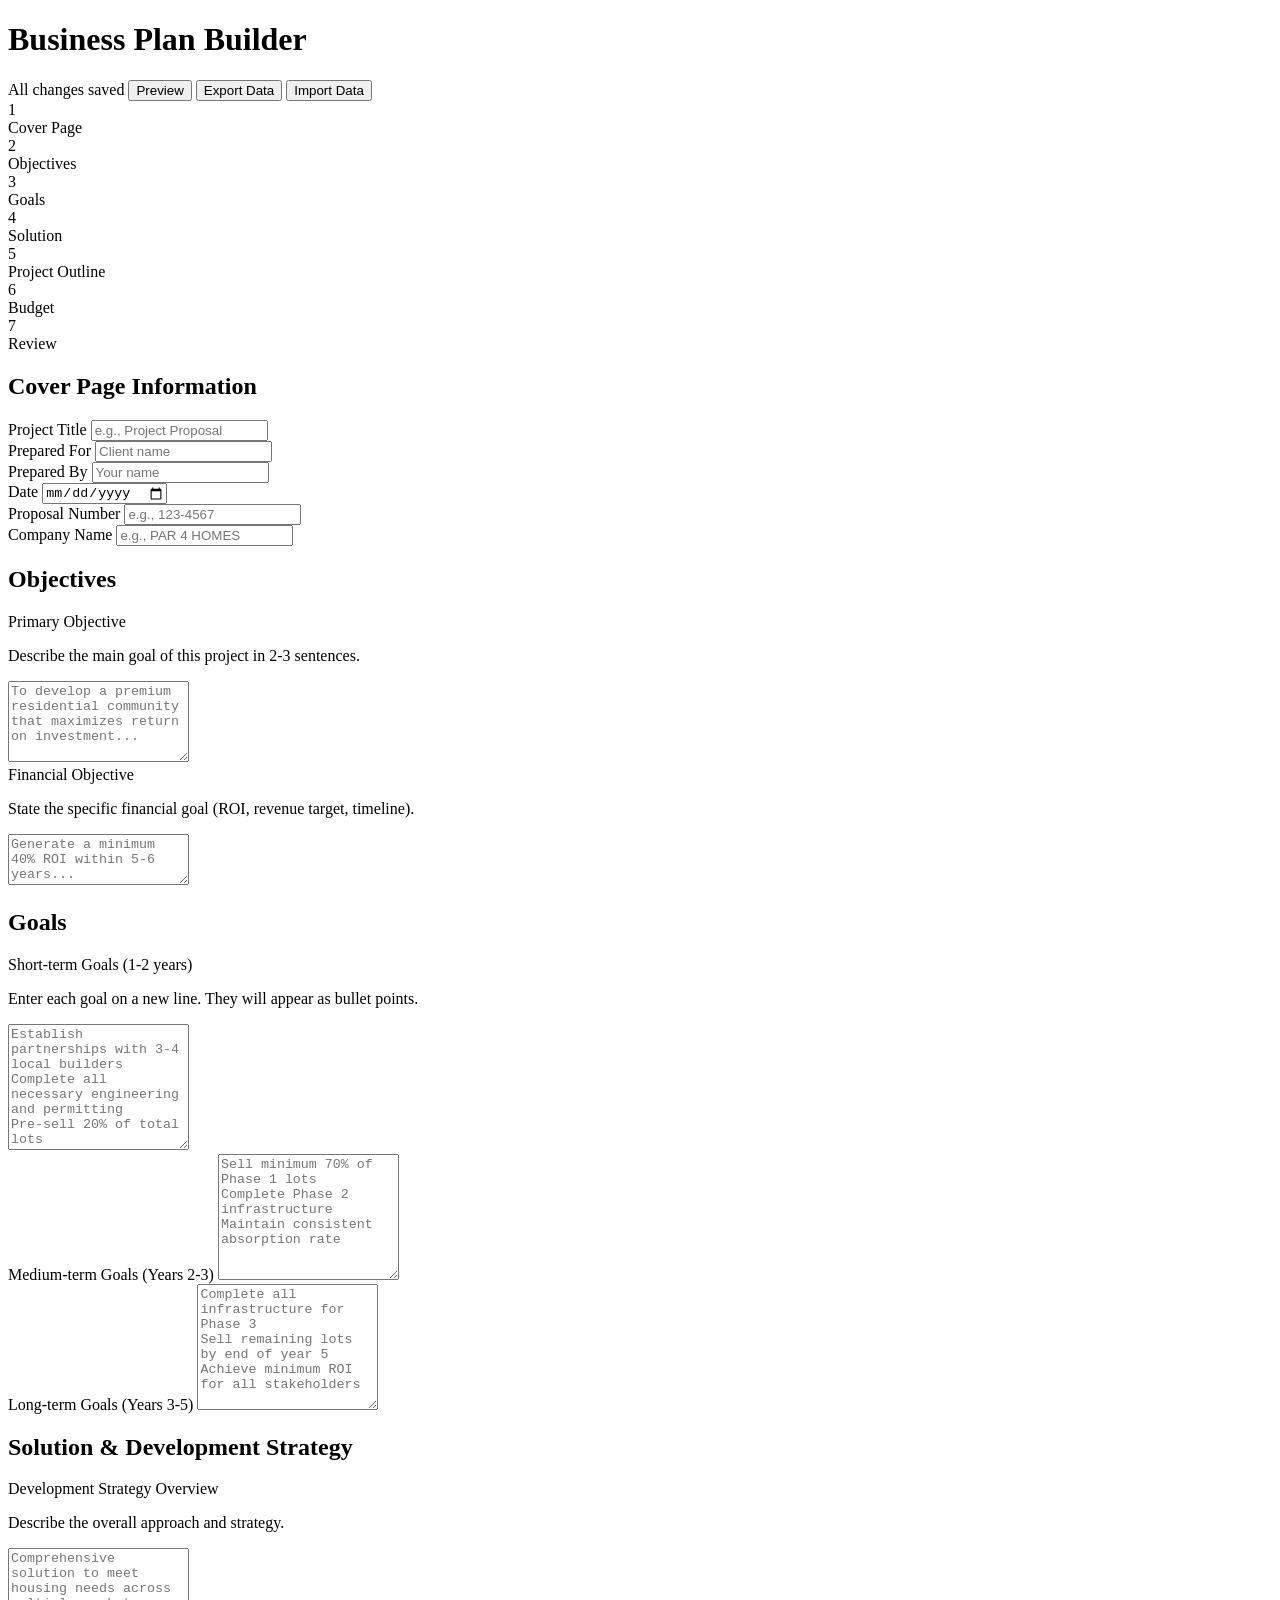
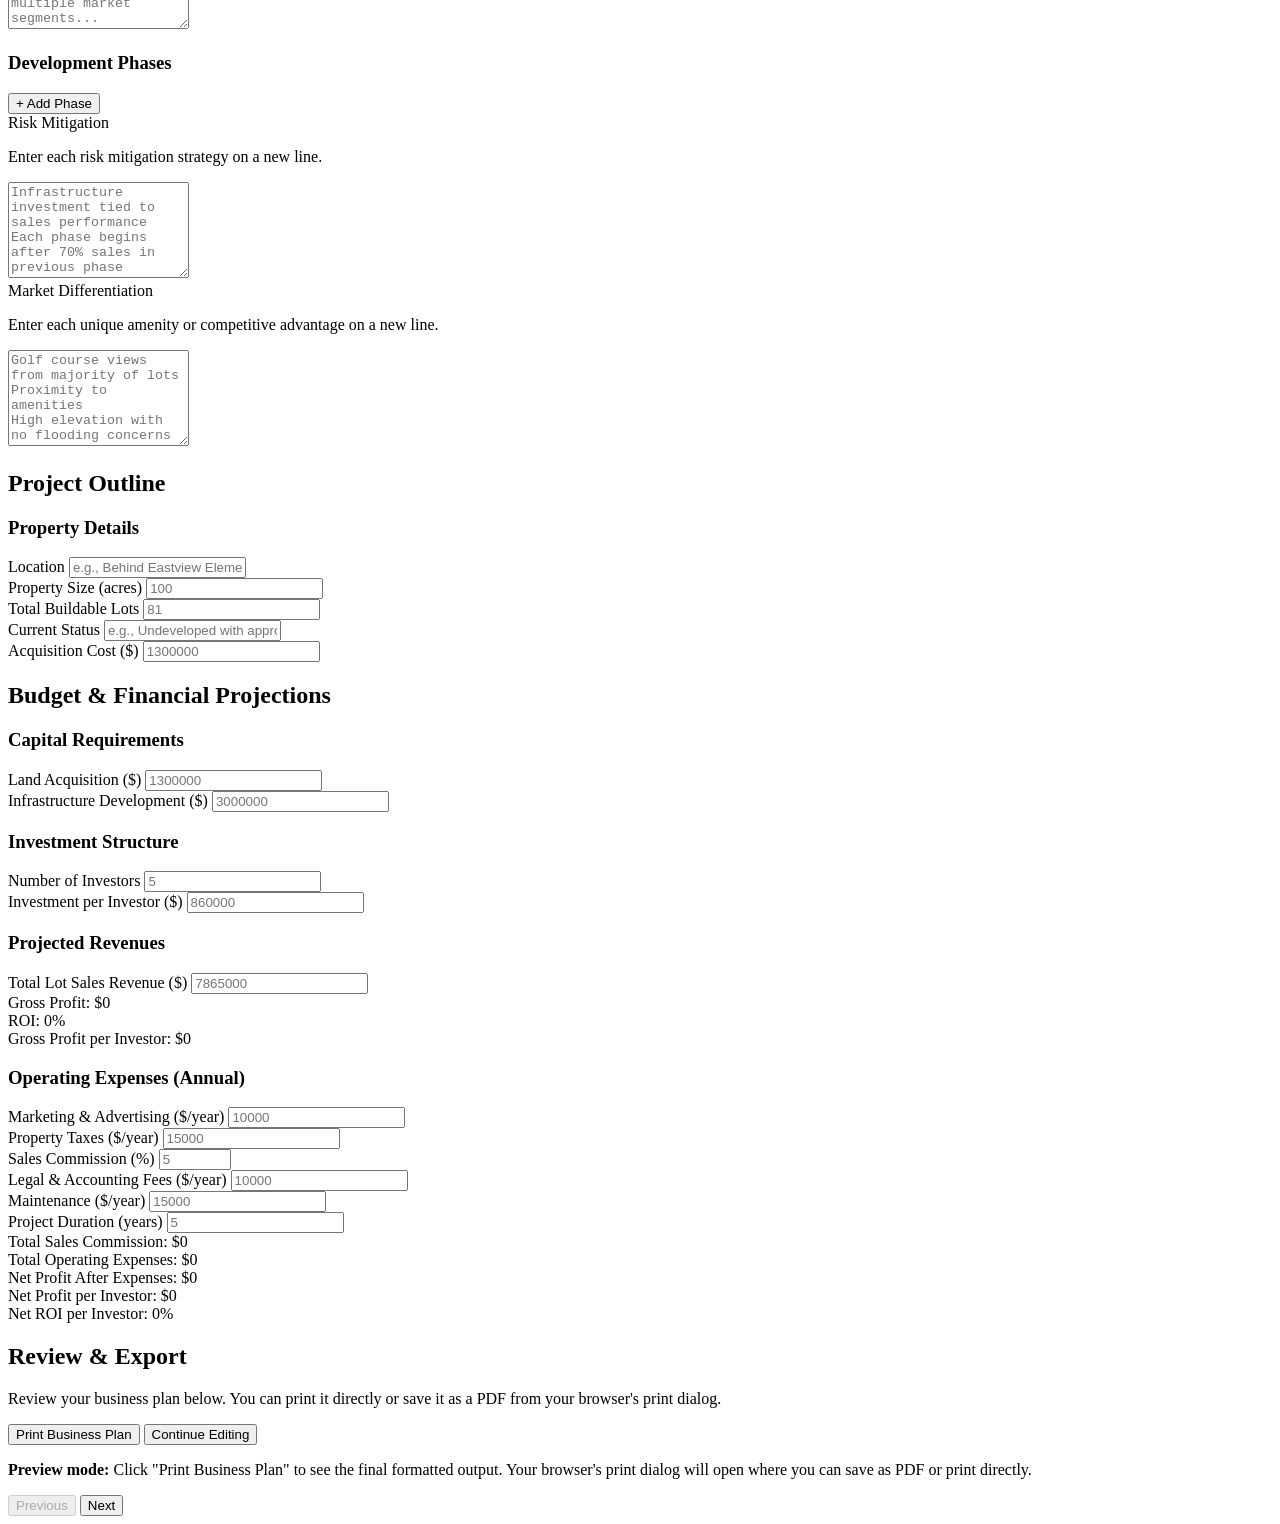
==== index.html @ 91e9ead9 "Add initial HTML structure for business plan builder - Create wizard-based interface with 7 steps - " ====
<!DOCTYPE html>
<html lang="en">
<head>
    <meta charset="UTF-8">
    <meta name="viewport" content="width=device-width, initial-scale=1.0">
    <meta name="description" content="Professional Business Plan Builder - Offline First">
    <meta name="theme-color" content="#2c3e50">
    <title>Business Plan Builder</title>
    <link rel="manifest" href="manifest.json">
    <link rel="stylesheet" href="styles.css">
    <link rel="stylesheet" href="print.css" media="print">
</head>
<body>
    <div id="app">
        <!-- Editor Mode -->
        <div id="editor-mode" class="mode-container">
            <header class="app-header">
                <div class="header-content">
                    <h1>Business Plan Builder</h1>
                    <div class="header-actions">
                        <span id="save-status" class="save-status">All changes saved</span>
                        <button id="preview-btn" class="btn btn-secondary">Preview</button>
                        <button id="export-btn" class="btn btn-secondary">Export Data</button>
                        <button id="import-btn" class="btn btn-secondary">Import Data</button>
                        <input type="file" id="import-file" accept=".json" style="display: none;">
                    </div>
                </div>
            </header>

            <div class="wizard-container">
                <!-- Progress Steps -->
                <div class="progress-steps">
                    <div class="step active" data-step="1">
                        <div class="step-number">1</div>
                        <div class="step-label">Cover Page</div>
                    </div>
                    <div class="step" data-step="2">
                        <div class="step-number">2</div>
                        <div class="step-label">Objectives</div>
                    </div>
                    <div class="step" data-step="3">
                        <div class="step-number">3</div>
                        <div class="step-label">Goals</div>
                    </div>
                    <div class="step" data-step="4">
                        <div class="step-number">4</div>
                        <div class="step-label">Solution</div>
                    </div>
                    <div class="step" data-step="5">
                        <div class="step-number">5</div>
                        <div class="step-label">Project Outline</div>
                    </div>
                    <div class="step" data-step="6">
                        <div class="step-number">6</div>
                        <div class="step-label">Budget</div>
                    </div>
                    <div class="step" data-step="7">
                        <div class="step-number">7</div>
                        <div class="step-label">Review</div>
                    </div>
                </div>

                <!-- Wizard Content -->
                <div class="wizard-content">
                    <!-- Step 1: Cover Page -->
                    <div class="wizard-step active" data-step="1">
                        <h2>Cover Page Information</h2>
                        <div class="form-section">
                            <div class="form-group">
                                <label for="projectTitle">Project Title</label>
                                <input type="text" id="projectTitle" class="form-input" placeholder="e.g., Project Proposal">
                            </div>
                            <div class="form-row">
                                <div class="form-group">
                                    <label for="preparedFor">Prepared For</label>
                                    <input type="text" id="preparedFor" class="form-input" placeholder="Client name">
                                </div>
                                <div class="form-group">
                                    <label for="preparedBy">Prepared By</label>
                                    <input type="text" id="preparedBy" class="form-input" placeholder="Your name">
                                </div>
                            </div>
                            <div class="form-row">
                                <div class="form-group">
                                    <label for="proposalDate">Date</label>
                                    <input type="date" id="proposalDate" class="form-input">
                                </div>
                                <div class="form-group">
                                    <label for="proposalNumber">Proposal Number</label>
                                    <input type="text" id="proposalNumber" class="form-input" placeholder="e.g., 123-4567">
                                </div>
                            </div>
                            <div class="form-group">
                                <label for="companyName">Company Name</label>
                                <input type="text" id="companyName" class="form-input" placeholder="e.g., PAR 4 HOMES">
                            </div>
                        </div>
                    </div>

                    <!-- Step 2: Objectives -->
                    <div class="wizard-step" data-step="2">
                        <h2>Objectives</h2>
                        <div class="form-section">
                            <div class="form-group">
                                <label for="objective">Primary Objective</label>
                                <p class="help-text">Describe the main goal of this project in 2-3 sentences.</p>
                                <textarea id="objective" class="form-textarea" rows="5"
                                    placeholder="To develop a premium residential community that maximizes return on investment..."></textarea>
                            </div>
                            <div class="form-group">
                                <label for="financialObjective">Financial Objective</label>
                                <p class="help-text">State the specific financial goal (ROI, revenue target, timeline).</p>
                                <textarea id="financialObjective" class="form-textarea" rows="3"
                                    placeholder="Generate a minimum 40% ROI within 5-6 years..."></textarea>
                            </div>
                        </div>
                    </div>

                    <!-- Step 3: Goals -->
                    <div class="wizard-step" data-step="3">
                        <h2>Goals</h2>
                        <div class="form-section">
                            <div class="form-group">
                                <label for="shortTermGoals">Short-term Goals (1-2 years)</label>
                                <p class="help-text">Enter each goal on a new line. They will appear as bullet points.</p>
                                <textarea id="shortTermGoals" class="form-textarea bullet-list" rows="8"
                                    placeholder="Establish partnerships with 3-4 local builders&#10;Complete all necessary engineering and permitting&#10;Pre-sell 20% of total lots"></textarea>
                            </div>
                            <div class="form-group">
                                <label for="mediumTermGoals">Medium-term Goals (Years 2-3)</label>
                                <textarea id="mediumTermGoals" class="form-textarea bullet-list" rows="8"
                                    placeholder="Sell minimum 70% of Phase 1 lots&#10;Complete Phase 2 infrastructure&#10;Maintain consistent absorption rate"></textarea>
                            </div>
                            <div class="form-group">
                                <label for="longTermGoals">Long-term Goals (Years 3-5)</label>
                                <textarea id="longTermGoals" class="form-textarea bullet-list" rows="8"
                                    placeholder="Complete all infrastructure for Phase 3&#10;Sell remaining lots by end of year 5&#10;Achieve minimum ROI for all stakeholders"></textarea>
                            </div>
                        </div>
                    </div>

                    <!-- Step 4: Solution -->
                    <div class="wizard-step" data-step="4">
                        <h2>Solution & Development Strategy</h2>
                        <div class="form-section">
                            <div class="form-group">
                                <label for="developmentStrategy">Development Strategy Overview</label>
                                <p class="help-text">Describe the overall approach and strategy.</p>
                                <textarea id="developmentStrategy" class="form-textarea" rows="5"
                                    placeholder="Comprehensive solution to meet housing needs across multiple market segments..."></textarea>
                            </div>

                            <h3>Development Phases</h3>
                            <div id="phases-container">
                                <!-- Phases will be added dynamically -->
                            </div>
                            <button type="button" id="add-phase-btn" class="btn btn-secondary">+ Add Phase</button>

                            <div class="form-group">
                                <label for="riskMitigation">Risk Mitigation</label>
                                <p class="help-text">Enter each risk mitigation strategy on a new line.</p>
                                <textarea id="riskMitigation" class="form-textarea bullet-list" rows="6"
                                    placeholder="Infrastructure investment tied to sales performance&#10;Each phase begins after 70% sales in previous phase"></textarea>
                            </div>

                            <div class="form-group">
                                <label for="marketDifferentiation">Market Differentiation</label>
                                <p class="help-text">Enter each unique amenity or competitive advantage on a new line.</p>
                                <textarea id="marketDifferentiation" class="form-textarea bullet-list" rows="6"
                                    placeholder="Golf course views from majority of lots&#10;Proximity to amenities&#10;High elevation with no flooding concerns"></textarea>
                            </div>
                        </div>
                    </div>

                    <!-- Step 5: Project Outline -->
                    <div class="wizard-step" data-step="5">
                        <h2>Project Outline</h2>
                        <div class="form-section">
                            <h3>Property Details</h3>
                            <div class="form-group">
                                <label for="propertyLocation">Location</label>
                                <input type="text" id="propertyLocation" class="form-input"
                                    placeholder="e.g., Behind Eastview Elementary School, Thurston, Daviess County Kentucky">
                            </div>
                            <div class="form-row">
                                <div class="form-group">
                                    <label for="propertySize">Property Size (acres)</label>
                                    <input type="number" id="propertySize" class="form-input" placeholder="100" step="0.1">
                                </div>
                                <div class="form-group">
                                    <label for="totalLots">Total Buildable Lots</label>
                                    <input type="number" id="totalLots" class="form-input" placeholder="81">
                                </div>
                            </div>
                            <div class="form-group">
                                <label for="currentStatus">Current Status</label>
                                <input type="text" id="currentStatus" class="form-input"
                                    placeholder="e.g., Undeveloped with approved residential zoning">
                            </div>
                            <div class="form-group">
                                <label for="acquisitionCost">Acquisition Cost ($)</label>
                                <input type="number" id="acquisitionCost" class="form-input" placeholder="1300000" step="1000">
                            </div>
                        </div>
                    </div>

                    <!-- Step 6: Budget -->
                    <div class="wizard-step" data-step="6">
                        <h2>Budget & Financial Projections</h2>
                        <div class="form-section">
                            <h3>Capital Requirements</h3>
                            <div class="form-group">
                                <label for="landAcquisition">Land Acquisition ($)</label>
                                <input type="number" id="landAcquisition" class="form-input calc-input" placeholder="1300000" step="1000">
                            </div>
                            <div class="form-group">
                                <label for="infrastructureDev">Infrastructure Development ($)</label>
                                <input type="number" id="infrastructureDev" class="form-input calc-input" placeholder="3000000" step="1000">
                            </div>

                            <h3>Investment Structure</h3>
                            <div class="form-row">
                                <div class="form-group">
                                    <label for="numberOfInvestors">Number of Investors</label>
                                    <input type="number" id="numberOfInvestors" class="form-input calc-input" placeholder="5" min="1">
                                </div>
                                <div class="form-group">
                                    <label for="investmentPerInvestor">Investment per Investor ($)</label>
                                    <input type="number" id="investmentPerInvestor" class="form-input" placeholder="860000" readonly>
                                </div>
                            </div>

                            <h3>Projected Revenues</h3>
                            <div class="form-group">
                                <label for="totalLotSales">Total Lot Sales Revenue ($)</label>
                                <input type="number" id="totalLotSales" class="form-input calc-input" placeholder="7865000" step="1000">
                            </div>
                            <div class="calculated-results">
                                <div class="calc-result">
                                    <span>Gross Profit:</span>
                                    <span id="grossProfit">$0</span>
                                </div>
                                <div class="calc-result">
                                    <span>ROI:</span>
                                    <span id="roi">0%</span>
                                </div>
                                <div class="calc-result">
                                    <span>Gross Profit per Investor:</span>
                                    <span id="grossProfitPerInvestor">$0</span>
                                </div>
                            </div>

                            <h3>Operating Expenses (Annual)</h3>
                            <div class="form-group">
                                <label for="marketingExpenses">Marketing & Advertising ($/year)</label>
                                <input type="number" id="marketingExpenses" class="form-input calc-input" placeholder="10000" step="1000">
                            </div>
                            <div class="form-group">
                                <label for="propertyTaxes">Property Taxes ($/year)</label>
                                <input type="number" id="propertyTaxes" class="form-input calc-input" placeholder="15000" step="1000">
                            </div>
                            <div class="form-group">
                                <label for="salesCommission">Sales Commission (%)</label>
                                <input type="number" id="salesCommission" class="form-input calc-input" placeholder="5" step="0.1" min="0" max="100">
                            </div>
                            <div class="form-group">
                                <label for="legalAccounting">Legal & Accounting Fees ($/year)</label>
                                <input type="number" id="legalAccounting" class="form-input calc-input" placeholder="10000" step="1000">
                            </div>
                            <div class="form-group">
                                <label for="maintenanceExpenses">Maintenance ($/year)</label>
                                <input type="number" id="maintenanceExpenses" class="form-input calc-input" placeholder="15000" step="1000">
                            </div>
                            <div class="form-group">
                                <label for="projectYears">Project Duration (years)</label>
                                <input type="number" id="projectYears" class="form-input calc-input" placeholder="5" min="1">
                            </div>

                            <div class="calculated-results">
                                <div class="calc-result">
                                    <span>Total Sales Commission:</span>
                                    <span id="totalCommission">$0</span>
                                </div>
                                <div class="calc-result">
                                    <span>Total Operating Expenses:</span>
                                    <span id="totalOperating">$0</span>
                                </div>
                                <div class="calc-result highlight">
                                    <span>Net Profit After Expenses:</span>
                                    <span id="netProfit">$0</span>
                                </div>
                                <div class="calc-result highlight">
                                    <span>Net Profit per Investor:</span>
                                    <span id="netProfitPerInvestor">$0</span>
                                </div>
                                <div class="calc-result highlight">
                                    <span>Net ROI per Investor:</span>
                                    <span id="netRoi">0%</span>
                                </div>
                            </div>
                        </div>
                    </div>

                    <!-- Step 7: Review -->
                    <div class="wizard-step" data-step="7">
                        <h2>Review & Export</h2>
                        <div class="form-section">
                            <p class="help-text">Review your business plan below. You can print it directly or save it as a PDF from your browser's print dialog.</p>
                            <div class="action-buttons">
                                <button id="print-btn" class="btn btn-primary btn-large">Print Business Plan</button>
                                <button id="edit-mode-btn" class="btn btn-secondary">Continue Editing</button>
                            </div>
                            <div class="preview-notice">
                                <p><strong>Preview mode:</strong> Click "Print Business Plan" to see the final formatted output. Your browser's print dialog will open where you can save as PDF or print directly.</p>
                            </div>
                        </div>
                    </div>
                </div>

                <!-- Navigation -->
                <div class="wizard-nav">
                    <button id="prev-btn" class="btn btn-secondary" disabled>Previous</button>
                    <button id="next-btn" class="btn btn-primary">Next</button>
                </div>
            </div>
        </div>

        <!-- Print Preview Mode -->
        <div id="preview-mode" class="mode-container" style="display: none;">
            <div class="preview-header">
                <button id="back-to-edit-btn" class="btn btn-secondary">Back to Editor</button>
                <button id="print-preview-btn" class="btn btn-primary">Print</button>
            </div>
            <div id="print-content" class="print-preview">
                <!-- Content will be generated here -->
            </div>
        </div>
    </div>

    <script src="app.js"></script>
</body>
</html>
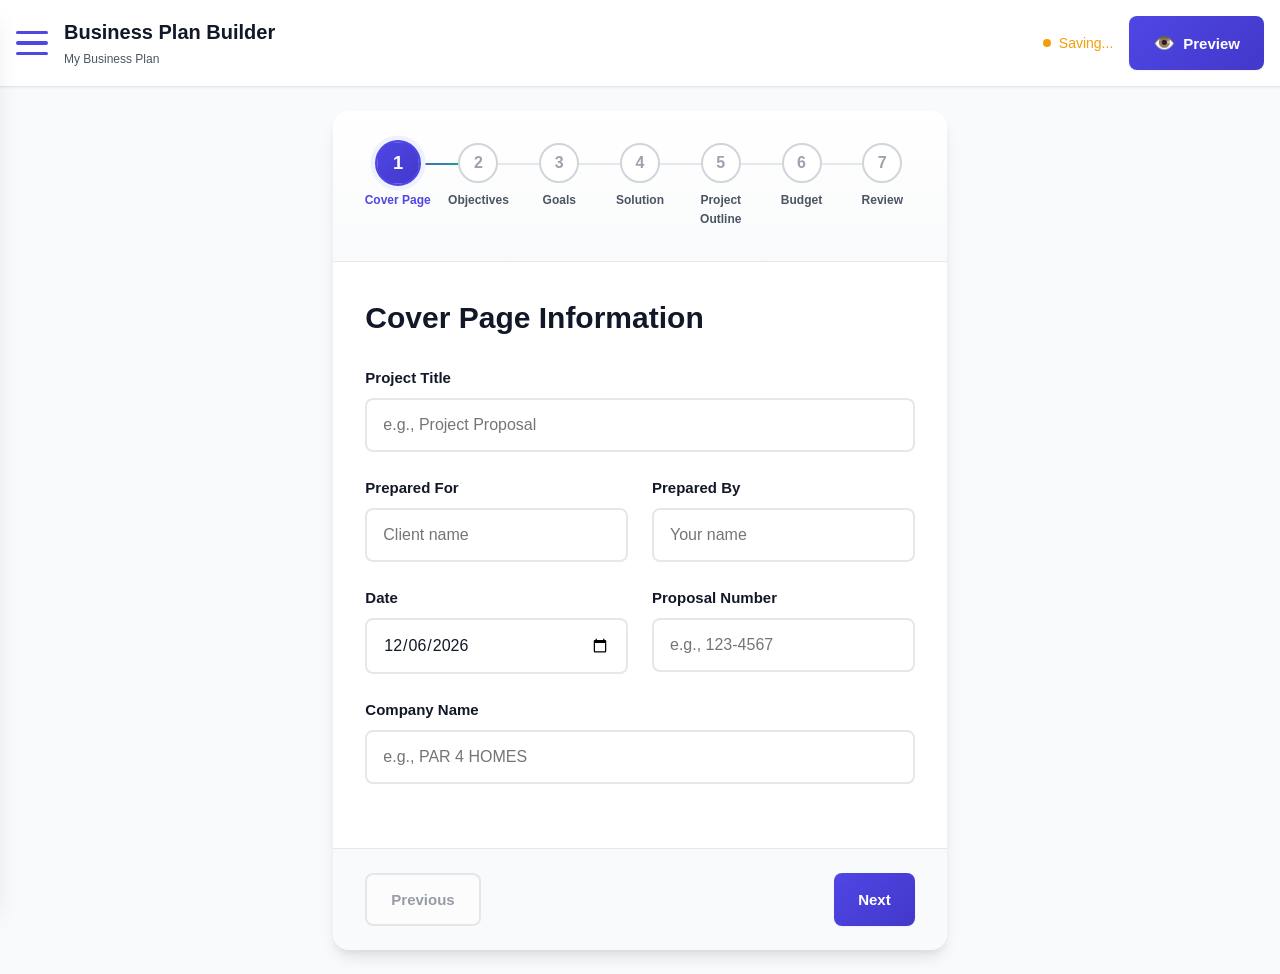
==== commit 3dda9354: "Modernize Business Plan Builder UI with multi-project support This comprehensive modernization updat" ====
--- a/index.html
+++ b/index.html
@@ -2,27 +2,140 @@
 <html lang="en">
 <head>
     <meta charset="UTF-8">
-    <meta name="viewport" content="width=device-width, initial-scale=1.0">
-    <meta name="description" content="Professional Business Plan Builder - Offline First">
-    <meta name="theme-color" content="#2c3e50">
+    <meta name="viewport" content="width=device-width, initial-scale=1.0, user-scalable=yes">
+    <meta name="description" content="Professional Business Plan Builder - Offline First, Mobile Optimized">
+    <meta name="theme-color" content="#4F46E5">
+    <meta name="apple-mobile-web-app-capable" content="yes">
+    <meta name="apple-mobile-web-app-status-bar-style" content="black-translucent">
     <title>Business Plan Builder</title>
     <link rel="manifest" href="manifest.json">
     <link rel="stylesheet" href="styles.css">
     <link rel="stylesheet" href="print.css" media="print">
+    <link rel="apple-touch-icon" href="icon-192.png">
 </head>
 <body>
+    <!-- PWA Install Prompt -->
+    <div id="install-prompt" class="install-prompt" style="display: none;">
+        <div class="install-prompt-content">
+            <div class="install-prompt-icon">📱</div>
+            <div class="install-prompt-text">
+                <strong>Install Business Plan Builder</strong>
+                <p>Access your plans offline anytime</p>
+            </div>
+            <button id="install-btn" class="btn btn-primary btn-sm">Install</button>
+            <button id="dismiss-install" class="btn-close">✕</button>
+        </div>
+    </div>
+
+    <!-- Offline Indicator -->
+    <div id="offline-indicator" class="offline-indicator" style="display: none;">
+        <span>⚠️ You're offline - Changes saved locally</span>
+    </div>
+
+    <!-- Update Available Notification -->
+    <div id="update-notification" class="update-notification" style="display: none;">
+        <span>🎉 New version available!</span>
+        <button id="update-btn" class="btn btn-primary btn-sm">Update</button>
+    </div>
+
     <div id="app">
+        <!-- Hamburger Menu Overlay -->
+        <div id="menu-overlay" class="menu-overlay"></div>
+
+        <!-- Side Menu -->
+        <nav id="side-menu" class="side-menu">
+            <div class="menu-header">
+                <h2>Menu</h2>
+                <button id="close-menu" class="btn-close">✕</button>
+            </div>
+
+            <div class="menu-section">
+                <h3>Current Project</h3>
+                <div id="current-project-name" class="current-project-name">Untitled Project</div>
+                <button id="rename-project-btn" class="menu-btn">
+                    <span class="menu-icon">✏️</span>
+                    <span>Rename Project</span>
+                </button>
+            </div>
+
+            <div class="menu-section">
+                <h3>Projects</h3>
+                <button id="new-project-btn" class="menu-btn">
+                    <span class="menu-icon">➕</span>
+                    <span>New Project</span>
+                </button>
+                <button id="switch-project-btn" class="menu-btn">
+                    <span class="menu-icon">📂</span>
+                    <span>Switch Project</span>
+                </button>
+                <button id="duplicate-project-btn" class="menu-btn">
+                    <span class="menu-icon">📋</span>
+                    <span>Duplicate Project</span>
+                </button>
+            </div>
+
+            <div class="menu-section">
+                <h3>Data</h3>
+                <button id="export-btn" class="menu-btn">
+                    <span class="menu-icon">💾</span>
+                    <span>Export Project</span>
+                </button>
+                <button id="import-btn" class="menu-btn">
+                    <span class="menu-icon">📥</span>
+                    <span>Import Project</span>
+                </button>
+                <button id="copy-data-btn" class="menu-btn">
+                    <span class="menu-icon">📄</span>
+                    <span>Copy Data</span>
+                </button>
+                <button id="paste-data-btn" class="menu-btn">
+                    <span class="menu-icon">📎</span>
+                    <span>Paste Data</span>
+                </button>
+                <input type="file" id="import-file" accept=".json" style="display: none;">
+            </div>
+
+            <div class="menu-section">
+                <h3>Cloud Sync</h3>
+                <div id="sync-status" class="sync-status">
+                    <span class="sync-indicator">●</span>
+                    <span>Local Storage Only</span>
+                </div>
+                <button id="cloud-sync-btn" class="menu-btn" disabled>
+                    <span class="menu-icon">☁️</span>
+                    <span>Setup Cloud Sync (Coming Soon)</span>
+                </button>
+            </div>
+
+            <div class="menu-footer">
+                <small>All data stored locally & encrypted</small>
+            </div>
+        </nav>
+
         <!-- Editor Mode -->
         <div id="editor-mode" class="mode-container">
             <header class="app-header">
                 <div class="header-content">
-                    <h1>Business Plan Builder</h1>
+                    <div class="header-left">
+                        <button id="menu-toggle" class="menu-toggle" aria-label="Open menu">
+                            <span></span>
+                            <span></span>
+                            <span></span>
+                        </button>
+                        <div class="header-title">
+                            <h1>Business Plan Builder</h1>
+                            <div id="header-project-name" class="header-project-subtitle"></div>
+                        </div>
+                    </div>
                     <div class="header-actions">
-                        <span id="save-status" class="save-status">All changes saved</span>
-                        <button id="preview-btn" class="btn btn-secondary">Preview</button>
-                        <button id="export-btn" class="btn btn-secondary">Export Data</button>
-                        <button id="import-btn" class="btn btn-secondary">Import Data</button>
-                        <input type="file" id="import-file" accept=".json" style="display: none;">
+                        <span id="save-status" class="save-status">
+                            <span class="status-dot"></span>
+                            <span class="status-text">All changes saved</span>
+                        </span>
+                        <button id="preview-btn" class="btn btn-primary">
+                            <span class="btn-icon">👁️</span>
+                            <span class="btn-text">Preview</span>
+                        </button>
                     </div>
                 </div>
             </header>
@@ -328,11 +441,69 @@
         <!-- Print Preview Mode -->
         <div id="preview-mode" class="mode-container" style="display: none;">
             <div class="preview-header">
-                <button id="back-to-edit-btn" class="btn btn-secondary">Back to Editor</button>
-                <button id="print-preview-btn" class="btn btn-primary">Print</button>
+                <button id="back-to-edit-btn" class="btn btn-secondary">
+                    <span>← Back to Editor</span>
+                </button>
+                <button id="print-preview-btn" class="btn btn-primary">
+                    <span class="btn-icon">🖨️</span>
+                    <span>Print</span>
+                </button>
             </div>
             <div id="print-content" class="print-preview">
                 <!-- Content will be generated here -->
+            </div>
+        </div>
+    </div>
+
+    <!-- Project Switcher Modal -->
+    <div id="project-modal" class="modal" style="display: none;">
+        <div class="modal-content">
+            <div class="modal-header">
+                <h2>Your Projects</h2>
+                <button id="close-project-modal" class="btn-close">✕</button>
+            </div>
+            <div class="modal-body">
+                <div id="project-list" class="project-list">
+                    <!-- Projects will be listed here -->
+                </div>
+            </div>
+        </div>
+    </div>
+
+    <!-- Rename Project Modal -->
+    <div id="rename-modal" class="modal" style="display: none;">
+        <div class="modal-content modal-sm">
+            <div class="modal-header">
+                <h2>Rename Project</h2>
+                <button id="close-rename-modal" class="btn-close">✕</button>
+            </div>
+            <div class="modal-body">
+                <div class="form-group">
+                    <label for="project-name-input">Project Name</label>
+                    <input type="text" id="project-name-input" class="form-input" placeholder="My Business Plan">
+                </div>
+                <div class="modal-actions">
+                    <button id="cancel-rename" class="btn btn-secondary">Cancel</button>
+                    <button id="save-rename" class="btn btn-primary">Save</button>
+                </div>
+            </div>
+        </div>
+    </div>
+
+    <!-- Confirm Delete Modal -->
+    <div id="delete-modal" class="modal" style="display: none;">
+        <div class="modal-content modal-sm">
+            <div class="modal-header">
+                <h2>Delete Project?</h2>
+                <button id="close-delete-modal" class="btn-close">✕</button>
+            </div>
+            <div class="modal-body">
+                <p class="warning-text">Are you sure you want to delete "<strong id="delete-project-name"></strong>"?</p>
+                <p class="help-text">This action cannot be undone.</p>
+                <div class="modal-actions">
+                    <button id="cancel-delete" class="btn btn-secondary">Cancel</button>
+                    <button id="confirm-delete" class="btn btn-danger">Delete</button>
+                </div>
             </div>
         </div>
     </div>
--- a/styles.css
+++ b/styles.css
@@ -0,0 +1,1339 @@
+/* ===============================================
+   Business Plan Builder - Modern Mobile-First Styles
+   =============================================== */
+
+:root {
+    /* Modern Color Palette */
+    --primary-color: #4F46E5;        /* Indigo-600 */
+    --primary-hover: #4338CA;        /* Indigo-700 */
+    --primary-light: #EEF2FF;        /* Indigo-50 */
+    --secondary-color: #10B981;      /* Emerald-500 */
+    --danger-color: #EF4444;         /* Red-500 */
+    --warning-color: #F59E0B;        /* Amber-500 */
+    --success-color: #10B981;        /* Emerald-500 */
+
+    /* Neutrals */
+    --gray-50: #F9FAFB;
+    --gray-100: #F3F4F6;
+    --gray-200: #E5E7EB;
+    --gray-300: #D1D5DB;
+    --gray-400: #9CA3AF;
+    --gray-500: #6B7280;
+    --gray-600: #4B5563;
+    --gray-700: #374151;
+    --gray-800: #1F2937;
+    --gray-900: #111827;
+
+    --white: #FFFFFF;
+    --black: #000000;
+
+    /* Semantic Colors */
+    --bg-color: var(--gray-50);
+    --text-dark: var(--gray-900);
+    --text-light: var(--gray-600);
+    --border-color: var(--gray-200);
+
+    /* Shadows */
+    --shadow-sm: 0 1px 2px 0 rgba(0, 0, 0, 0.05);
+    --shadow: 0 1px 3px 0 rgba(0, 0, 0, 0.1), 0 1px 2px 0 rgba(0, 0, 0, 0.06);
+    --shadow-md: 0 4px 6px -1px rgba(0, 0, 0, 0.1), 0 2px 4px -1px rgba(0, 0, 0, 0.06);
+    --shadow-lg: 0 10px 15px -3px rgba(0, 0, 0, 0.1), 0 4px 6px -2px rgba(0, 0, 0, 0.05);
+    --shadow-xl: 0 20px 25px -5px rgba(0, 0, 0, 0.1), 0 10px 10px -5px rgba(0, 0, 0, 0.04);
+
+    /* Spacing */
+    --spacing-xs: 0.25rem;
+    --spacing-sm: 0.5rem;
+    --spacing-md: 1rem;
+    --spacing-lg: 1.5rem;
+    --spacing-xl: 2rem;
+    --spacing-2xl: 3rem;
+
+    /* Border Radius */
+    --radius-sm: 0.25rem;
+    --radius: 0.5rem;
+    --radius-lg: 0.75rem;
+    --radius-xl: 1rem;
+    --radius-full: 9999px;
+
+    /* Transitions */
+    --transition: all 0.2s cubic-bezier(0.4, 0, 0.2, 1);
+    --transition-fast: all 0.15s cubic-bezier(0.4, 0, 0.2, 1);
+}
+
+/* ===============================================
+   Reset & Base
+   =============================================== */
+
+* {
+    margin: 0;
+    padding: 0;
+    box-sizing: border-box;
+}
+
+html {
+    font-size: 16px;
+    -webkit-font-smoothing: antialiased;
+    -moz-osx-font-smoothing: grayscale;
+}
+
+body {
+    font-family: -apple-system, BlinkMacSystemFont, "Segoe UI", Roboto, "Helvetica Neue", Arial, sans-serif;
+    line-height: 1.6;
+    color: var(--text-dark);
+    background-color: var(--bg-color);
+    overflow-x: hidden;
+}
+
+/* ===============================================
+   App Container
+   =============================================== */
+
+#app {
+    min-height: 100vh;
+    display: flex;
+    flex-direction: column;
+}
+
+.mode-container {
+    min-height: 100vh;
+    display: flex;
+    flex-direction: column;
+}
+
+/* ===============================================
+   PWA Install Prompt
+   =============================================== */
+
+.install-prompt {
+    position: fixed;
+    bottom: var(--spacing-md);
+    left: var(--spacing-md);
+    right: var(--spacing-md);
+    background: var(--white);
+    border-radius: var(--radius-lg);
+    box-shadow: var(--shadow-xl);
+    z-index: 1000;
+    animation: slideUp 0.3s ease;
+}
+
+@keyframes slideUp {
+    from {
+        transform: translateY(100%);
+        opacity: 0;
+    }
+    to {
+        transform: translateY(0);
+        opacity: 1;
+    }
+}
+
+.install-prompt-content {
+    display: flex;
+    align-items: center;
+    gap: var(--spacing-md);
+    padding: var(--spacing-lg);
+}
+
+.install-prompt-icon {
+    font-size: 2rem;
+    flex-shrink: 0;
+}
+
+.install-prompt-text {
+    flex: 1;
+}
+
+.install-prompt-text strong {
+    display: block;
+    color: var(--text-dark);
+    margin-bottom: var(--spacing-xs);
+}
+
+.install-prompt-text p {
+    font-size: 0.875rem;
+    color: var(--text-light);
+    margin: 0;
+}
+
+.btn-close {
+    background: none;
+    border: none;
+    font-size: 1.5rem;
+    color: var(--gray-400);
+    cursor: pointer;
+    padding: var(--spacing-xs);
+    line-height: 1;
+    transition: var(--transition);
+}
+
+.btn-close:hover {
+    color: var(--gray-600);
+}
+
+/* ===============================================
+   Offline Indicator
+   =============================================== */
+
+.offline-indicator {
+    position: fixed;
+    top: 0;
+    left: 0;
+    right: 0;
+    background: var(--warning-color);
+    color: var(--white);
+    padding: var(--spacing-sm);
+    text-align: center;
+    font-size: 0.875rem;
+    font-weight: 600;
+    z-index: 999;
+    animation: slideDown 0.3s ease;
+}
+
+@keyframes slideDown {
+    from {
+        transform: translateY(-100%);
+    }
+    to {
+        transform: translateY(0);
+    }
+}
+
+/* ===============================================
+   Update Notification
+   =============================================== */
+
+.update-notification {
+    position: fixed;
+    top: var(--spacing-md);
+    right: var(--spacing-md);
+    background: var(--primary-color);
+    color: var(--white);
+    padding: var(--spacing-md);
+    border-radius: var(--radius-lg);
+    box-shadow: var(--shadow-lg);
+    display: flex;
+    align-items: center;
+    gap: var(--spacing-md);
+    z-index: 999;
+    animation: slideLeft 0.3s ease;
+}
+
+@keyframes slideLeft {
+    from {
+        transform: translateX(100%);
+    }
+    to {
+        transform: translateX(0);
+    }
+}
+
+/* ===============================================
+   Header
+   =============================================== */
+
+.app-header {
+    background: var(--white);
+    border-bottom: 1px solid var(--border-color);
+    padding: var(--spacing-md);
+    position: sticky;
+    top: 0;
+    z-index: 100;
+    box-shadow: var(--shadow-sm);
+}
+
+.header-content {
+    max-width: 1400px;
+    margin: 0 auto;
+    display: flex;
+    justify-content: space-between;
+    align-items: center;
+    gap: var(--spacing-md);
+}
+
+.header-left {
+    display: flex;
+    align-items: center;
+    gap: var(--spacing-md);
+    flex: 1;
+    min-width: 0;
+}
+
+.header-title h1 {
+    font-size: 1.25rem;
+    font-weight: 700;
+    color: var(--text-dark);
+    margin: 0;
+}
+
+.header-project-subtitle {
+    font-size: 0.75rem;
+    color: var(--text-light);
+    font-weight: 500;
+    margin-top: 2px;
+}
+
+.header-actions {
+    display: flex;
+    align-items: center;
+    gap: var(--spacing-md);
+}
+
+/* ===============================================
+   Menu Toggle (Hamburger)
+   =============================================== */
+
+.menu-toggle {
+    display: flex;
+    flex-direction: column;
+    justify-content: space-around;
+    width: 2rem;
+    height: 2rem;
+    background: transparent;
+    border: none;
+    cursor: pointer;
+    padding: 0;
+    z-index: 10;
+    flex-shrink: 0;
+}
+
+.menu-toggle span {
+    width: 2rem;
+    height: 0.2rem;
+    background: var(--primary-color);
+    border-radius: var(--radius-sm);
+    transition: var(--transition);
+    transform-origin: 1px;
+}
+
+.menu-toggle:hover span {
+    background: var(--primary-hover);
+}
+
+.menu-toggle.active span:nth-child(1) {
+    transform: rotate(45deg);
+}
+
+.menu-toggle.active span:nth-child(2) {
+    opacity: 0;
+    transform: translateX(20px);
+}
+
+.menu-toggle.active span:nth-child(3) {
+    transform: rotate(-45deg);
+}
+
+/* ===============================================
+   Side Menu
+   =============================================== */
+
+.menu-overlay {
+    position: fixed;
+    top: 0;
+    left: 0;
+    right: 0;
+    bottom: 0;
+    background: rgba(0, 0, 0, 0.5);
+    z-index: 200;
+    opacity: 0;
+    visibility: hidden;
+    transition: var(--transition);
+}
+
+.menu-overlay.active {
+    opacity: 1;
+    visibility: visible;
+}
+
+.side-menu {
+    position: fixed;
+    top: 0;
+    left: 0;
+    bottom: 0;
+    width: 320px;
+    max-width: 85vw;
+    background: var(--white);
+    box-shadow: var(--shadow-xl);
+    z-index: 201;
+    transform: translateX(-100%);
+    transition: transform 0.3s cubic-bezier(0.4, 0, 0.2, 1);
+    overflow-y: auto;
+    display: flex;
+    flex-direction: column;
+}
+
+.side-menu.active {
+    transform: translateX(0);
+}
+
+.menu-header {
+    display: flex;
+    justify-content: space-between;
+    align-items: center;
+    padding: var(--spacing-lg);
+    border-bottom: 1px solid var(--border-color);
+    background: var(--gray-50);
+}
+
+.menu-header h2 {
+    font-size: 1.25rem;
+    font-weight: 700;
+    color: var(--text-dark);
+    margin: 0;
+}
+
+.menu-section {
+    padding: var(--spacing-lg);
+    border-bottom: 1px solid var(--border-color);
+}
+
+.menu-section h3 {
+    font-size: 0.75rem;
+    font-weight: 700;
+    text-transform: uppercase;
+    letter-spacing: 0.05em;
+    color: var(--text-light);
+    margin-bottom: var(--spacing-md);
+}
+
+.current-project-name {
+    background: var(--primary-light);
+    color: var(--primary-color);
+    padding: var(--spacing-md);
+    border-radius: var(--radius);
+    font-weight: 600;
+    margin-bottom: var(--spacing-md);
+    word-break: break-word;
+}
+
+.menu-btn {
+    width: 100%;
+    display: flex;
+    align-items: center;
+    gap: var(--spacing-md);
+    padding: var(--spacing-md);
+    border: none;
+    background: transparent;
+    color: var(--text-dark);
+    font-size: 0.9375rem;
+    font-weight: 500;
+    cursor: pointer;
+    border-radius: var(--radius);
+    transition: var(--transition);
+    text-align: left;
+    font-family: inherit;
+}
+
+.menu-btn:hover:not(:disabled) {
+    background: var(--gray-100);
+}
+
+.menu-btn:disabled {
+    opacity: 0.5;
+    cursor: not-allowed;
+}
+
+.menu-icon {
+    font-size: 1.25rem;
+    flex-shrink: 0;
+}
+
+.sync-status {
+    display: flex;
+    align-items: center;
+    gap: var(--spacing-sm);
+    padding: var(--spacing-md);
+    background: var(--gray-50);
+    border-radius: var(--radius);
+    font-size: 0.875rem;
+    color: var(--text-light);
+    margin-bottom: var(--spacing-md);
+}
+
+.sync-indicator {
+    color: var(--success-color);
+    font-size: 0.75rem;
+}
+
+.menu-footer {
+    margin-top: auto;
+    padding: var(--spacing-lg);
+    border-top: 1px solid var(--border-color);
+    text-align: center;
+    color: var(--text-light);
+}
+
+/* ===============================================
+   Save Status
+   =============================================== */
+
+.save-status {
+    display: flex;
+    align-items: center;
+    gap: var(--spacing-sm);
+    font-size: 0.875rem;
+    color: var(--success-color);
+    font-weight: 500;
+}
+
+.status-dot {
+    width: 8px;
+    height: 8px;
+    border-radius: var(--radius-full);
+    background: var(--success-color);
+    animation: pulse 2s infinite;
+}
+
+.save-status.saving .status-dot {
+    background: var(--warning-color);
+}
+
+.save-status.saving .status-text {
+    color: var(--warning-color);
+}
+
+@keyframes pulse {
+    0%, 100% {
+        opacity: 1;
+    }
+    50% {
+        opacity: 0.5;
+    }
+}
+
+/* ===============================================
+   Wizard Container
+   =============================================== */
+
+.wizard-container {
+    max-width: 1200px;
+    margin: var(--spacing-lg) auto;
+    background: var(--white);
+    border-radius: var(--radius-xl);
+    box-shadow: var(--shadow-lg);
+    overflow: hidden;
+}
+
+/* ===============================================
+   Progress Steps
+   =============================================== */
+
+.progress-steps {
+    display: flex;
+    justify-content: space-between;
+    padding: var(--spacing-xl) var(--spacing-lg);
+    background: linear-gradient(to bottom, var(--white) 0%, var(--gray-50) 100%);
+    border-bottom: 1px solid var(--border-color);
+    overflow-x: auto;
+    scrollbar-width: thin;
+}
+
+.progress-steps::-webkit-scrollbar {
+    height: 4px;
+}
+
+.progress-steps::-webkit-scrollbar-track {
+    background: var(--gray-100);
+}
+
+.progress-steps::-webkit-scrollbar-thumb {
+    background: var(--gray-300);
+    border-radius: var(--radius-full);
+}
+
+.step {
+    display: flex;
+    flex-direction: column;
+    align-items: center;
+    position: relative;
+    flex: 1;
+    min-width: 80px;
+    cursor: pointer;
+    transition: var(--transition);
+}
+
+.step:not(:last-child)::after {
+    content: '';
+    position: absolute;
+    top: 20px;
+    left: 50%;
+    width: 100%;
+    height: 2px;
+    background: var(--gray-200);
+    z-index: 0;
+    transition: var(--transition);
+}
+
+.step.active:not(:last-child)::after,
+.step.completed:not(:last-child)::after {
+    background: linear-gradient(to right, var(--primary-color), var(--secondary-color));
+}
+
+.step-number {
+    width: 40px;
+    height: 40px;
+    border-radius: var(--radius-full);
+    background: var(--white);
+    border: 2px solid var(--gray-300);
+    display: flex;
+    align-items: center;
+    justify-content: center;
+    font-weight: 700;
+    color: var(--gray-400);
+    margin-bottom: var(--spacing-sm);
+    position: relative;
+    z-index: 1;
+    transition: var(--transition);
+}
+
+.step:hover .step-number {
+    transform: scale(1.05);
+}
+
+.step.active .step-number {
+    background: linear-gradient(135deg, var(--primary-color), var(--primary-hover));
+    border-color: var(--primary-color);
+    color: var(--white);
+    transform: scale(1.15);
+    box-shadow: 0 0 0 4px var(--primary-light);
+}
+
+.step.completed .step-number {
+    background: linear-gradient(135deg, var(--secondary-color), #059669);
+    border-color: var(--secondary-color);
+    color: var(--white);
+}
+
+.step.completed .step-number::before {
+    content: '✓';
+    font-weight: 700;
+}
+
+.step-label {
+    font-size: 0.75rem;
+    color: var(--text-light);
+    text-align: center;
+    font-weight: 600;
+    transition: var(--transition);
+}
+
+.step.active .step-label {
+    color: var(--primary-color);
+    font-weight: 700;
+}
+
+.step.completed .step-label {
+    color: var(--secondary-color);
+}
+
+/* ===============================================
+   Wizard Content
+   =============================================== */
+
+.wizard-content {
+    padding: var(--spacing-xl);
+    min-height: 500px;
+}
+
+.wizard-step {
+    display: none;
+    animation: fadeIn 0.3s ease;
+}
+
+.wizard-step.active {
+    display: block;
+}
+
+@keyframes fadeIn {
+    from {
+        opacity: 0;
+        transform: translateY(10px);
+    }
+    to {
+        opacity: 1;
+        transform: translateY(0);
+    }
+}
+
+.wizard-step h2 {
+    color: var(--text-dark);
+    margin-bottom: var(--spacing-lg);
+    font-size: 1.875rem;
+    font-weight: 700;
+}
+
+.wizard-step h3 {
+    color: var(--text-dark);
+    margin-top: var(--spacing-xl);
+    margin-bottom: var(--spacing-md);
+    font-size: 1.25rem;
+    font-weight: 600;
+}
+
+/* ===============================================
+   Form Elements
+   =============================================== */
+
+.form-section {
+    margin-bottom: var(--spacing-xl);
+}
+
+.form-group {
+    margin-bottom: var(--spacing-lg);
+}
+
+.form-row {
+    display: grid;
+    grid-template-columns: 1fr 1fr;
+    gap: var(--spacing-lg);
+}
+
+label {
+    display: block;
+    font-weight: 600;
+    color: var(--text-dark);
+    margin-bottom: var(--spacing-sm);
+    font-size: 0.9375rem;
+}
+
+.help-text {
+    font-size: 0.875rem;
+    color: var(--text-light);
+    margin-bottom: var(--spacing-sm);
+    line-height: 1.5;
+}
+
+.warning-text {
+    color: var(--danger-color);
+    margin-bottom: var(--spacing-md);
+}
+
+.form-input,
+.form-textarea {
+    width: 100%;
+    padding: var(--spacing-md);
+    border: 2px solid var(--border-color);
+    border-radius: var(--radius);
+    font-size: 1rem;
+    font-family: inherit;
+    transition: var(--transition);
+    background: var(--white);
+    color: var(--text-dark);
+}
+
+.form-input:focus,
+.form-textarea:focus {
+    outline: none;
+    border-color: var(--primary-color);
+    box-shadow: 0 0 0 3px var(--primary-light);
+}
+
+.form-textarea {
+    resize: vertical;
+    line-height: 1.6;
+}
+
+.form-input[readonly] {
+    background-color: var(--gray-50);
+    cursor: not-allowed;
+    color: var(--text-light);
+}
+
+/* ===============================================
+   Buttons
+   =============================================== */
+
+.btn {
+    display: inline-flex;
+    align-items: center;
+    justify-content: center;
+    gap: var(--spacing-sm);
+    padding: var(--spacing-md) var(--spacing-lg);
+    border: none;
+    border-radius: var(--radius);
+    font-size: 0.9375rem;
+    font-weight: 600;
+    cursor: pointer;
+    transition: var(--transition);
+    font-family: inherit;
+    text-decoration: none;
+    white-space: nowrap;
+}
+
+.btn:disabled {
+    opacity: 0.5;
+    cursor: not-allowed;
+}
+
+.btn-primary {
+    background: linear-gradient(135deg, var(--primary-color), var(--primary-hover));
+    color: var(--white);
+    box-shadow: var(--shadow-sm);
+}
+
+.btn-primary:hover:not(:disabled) {
+    transform: translateY(-1px);
+    box-shadow: var(--shadow-md);
+}
+
+.btn-primary:active:not(:disabled) {
+    transform: translateY(0);
+}
+
+.btn-secondary {
+    background: var(--white);
+    color: var(--gray-700);
+    border: 2px solid var(--gray-300);
+}
+
+.btn-secondary:hover:not(:disabled) {
+    border-color: var(--primary-color);
+    color: var(--primary-color);
+    background: var(--primary-light);
+}
+
+.btn-danger {
+    background: var(--danger-color);
+    color: var(--white);
+}
+
+.btn-danger:hover:not(:disabled) {
+    background: #DC2626;
+    transform: translateY(-1px);
+    box-shadow: var(--shadow-md);
+}
+
+.btn-sm {
+    padding: var(--spacing-sm) var(--spacing-md);
+    font-size: 0.875rem;
+}
+
+.btn-large {
+    padding: var(--spacing-lg) var(--spacing-xl);
+    font-size: 1.125rem;
+}
+
+.btn-icon {
+    font-size: 1.125rem;
+}
+
+/* ===============================================
+   Wizard Navigation
+   =============================================== */
+
+.wizard-nav {
+    display: flex;
+    justify-content: space-between;
+    padding: var(--spacing-lg) var(--spacing-xl);
+    background: var(--gray-50);
+    border-top: 1px solid var(--border-color);
+}
+
+/* ===============================================
+   Phase Management
+   =============================================== */
+
+#phases-container {
+    margin-bottom: var(--spacing-lg);
+}
+
+.phase-item {
+    background: var(--gray-50);
+    border: 2px solid var(--border-color);
+    border-radius: var(--radius-lg);
+    padding: var(--spacing-lg);
+    margin-bottom: var(--spacing-md);
+    transition: var(--transition);
+}
+
+.phase-item:hover {
+    border-color: var(--primary-color);
+    box-shadow: var(--shadow-md);
+}
+
+.phase-header {
+    display: flex;
+    justify-content: space-between;
+    align-items: center;
+    margin-bottom: var(--spacing-md);
+    gap: var(--spacing-md);
+}
+
+.phase-title-input {
+    flex: 1;
+    font-weight: 600;
+}
+
+.remove-phase-btn {
+    background: var(--danger-color);
+    color: var(--white);
+    border: none;
+    padding: var(--spacing-sm) var(--spacing-md);
+    border-radius: var(--radius);
+    cursor: pointer;
+    font-size: 0.875rem;
+    font-weight: 600;
+    transition: var(--transition);
+    flex-shrink: 0;
+}
+
+.remove-phase-btn:hover {
+    background: #DC2626;
+    transform: translateY(-1px);
+}
+
+/* ===============================================
+   Calculated Results
+   =============================================== */
+
+.calculated-results {
+    background: linear-gradient(135deg, var(--primary-color) 0%, #7C3AED 100%);
+    color: var(--white);
+    padding: var(--spacing-xl);
+    border-radius: var(--radius-lg);
+    margin-top: var(--spacing-xl);
+    box-shadow: var(--shadow-lg);
+}
+
+.calc-result {
+    display: flex;
+    justify-content: space-between;
+    align-items: center;
+    padding: var(--spacing-md) 0;
+    border-bottom: 1px solid rgba(255, 255, 255, 0.2);
+}
+
+.calc-result:last-child {
+    border-bottom: none;
+}
+
+.calc-result span:first-child {
+    font-weight: 500;
+    font-size: 0.9375rem;
+}
+
+.calc-result span:last-child {
+    font-weight: 700;
+    font-size: 1.5rem;
+}
+
+.calc-result.highlight {
+    background: rgba(255, 255, 255, 0.1);
+    margin: var(--spacing-sm) calc(-1 * var(--spacing-md));
+    padding: var(--spacing-md);
+    border-radius: var(--radius);
+    border-bottom: none;
+}
+
+/* ===============================================
+   Modals
+   =============================================== */
+
+.modal {
+    position: fixed;
+    top: 0;
+    left: 0;
+    right: 0;
+    bottom: 0;
+    background: rgba(0, 0, 0, 0.5);
+    display: flex;
+    align-items: center;
+    justify-content: center;
+    z-index: 300;
+    padding: var(--spacing-md);
+    animation: fadeIn 0.2s ease;
+}
+
+.modal-content {
+    background: var(--white);
+    border-radius: var(--radius-xl);
+    box-shadow: var(--shadow-xl);
+    max-width: 600px;
+    width: 100%;
+    max-height: 90vh;
+    display: flex;
+    flex-direction: column;
+    animation: scaleIn 0.3s cubic-bezier(0.4, 0, 0.2, 1);
+}
+
+.modal-sm {
+    max-width: 400px;
+}
+
+@keyframes scaleIn {
+    from {
+        transform: scale(0.9);
+        opacity: 0;
+    }
+    to {
+        transform: scale(1);
+        opacity: 1;
+    }
+}
+
+.modal-header {
+    display: flex;
+    justify-content: space-between;
+    align-items: center;
+    padding: var(--spacing-lg) var(--spacing-xl);
+    border-bottom: 1px solid var(--border-color);
+}
+
+.modal-header h2 {
+    font-size: 1.5rem;
+    font-weight: 700;
+    color: var(--text-dark);
+    margin: 0;
+}
+
+.modal-body {
+    padding: var(--spacing-xl);
+    overflow-y: auto;
+}
+
+.modal-actions {
+    display: flex;
+    justify-content: flex-end;
+    gap: var(--spacing-md);
+    margin-top: var(--spacing-lg);
+}
+
+/* ===============================================
+   Project List
+   =============================================== */
+
+.project-list {
+    display: flex;
+    flex-direction: column;
+    gap: var(--spacing-md);
+}
+
+.project-item {
+    display: flex;
+    align-items: center;
+    justify-content: space-between;
+    padding: var(--spacing-lg);
+    border: 2px solid var(--border-color);
+    border-radius: var(--radius-lg);
+    cursor: pointer;
+    transition: var(--transition);
+    gap: var(--spacing-md);
+}
+
+.project-item:hover {
+    border-color: var(--primary-color);
+    background: var(--primary-light);
+}
+
+.project-item.active {
+    border-color: var(--primary-color);
+    background: var(--primary-light);
+}
+
+.project-info {
+    flex: 1;
+    min-width: 0;
+}
+
+.project-name {
+    font-weight: 600;
+    color: var(--text-dark);
+    margin-bottom: var(--spacing-xs);
+    word-break: break-word;
+}
+
+.project-meta {
+    font-size: 0.875rem;
+    color: var(--text-light);
+    display: flex;
+    gap: var(--spacing-md);
+    flex-wrap: wrap;
+}
+
+.project-actions {
+    display: flex;
+    gap: var(--spacing-sm);
+    flex-shrink: 0;
+}
+
+.project-action-btn {
+    background: transparent;
+    border: none;
+    color: var(--gray-500);
+    cursor: pointer;
+    padding: var(--spacing-sm);
+    border-radius: var(--radius);
+    transition: var(--transition);
+    font-size: 1.125rem;
+}
+
+.project-action-btn:hover {
+    background: var(--gray-100);
+    color: var(--text-dark);
+}
+
+.project-action-btn.delete:hover {
+    background: var(--danger-color);
+    color: var(--white);
+}
+
+.empty-state {
+    text-align: center;
+    padding: var(--spacing-2xl);
+    color: var(--text-light);
+}
+
+.empty-state-icon {
+    font-size: 4rem;
+    margin-bottom: var(--spacing-md);
+}
+
+/* ===============================================
+   Preview Mode
+   =============================================== */
+
+.preview-header {
+    background: var(--white);
+    border-bottom: 1px solid var(--border-color);
+    padding: var(--spacing-md) var(--spacing-lg);
+    display: flex;
+    justify-content: space-between;
+    align-items: center;
+    position: sticky;
+    top: 0;
+    z-index: 100;
+    box-shadow: var(--shadow-sm);
+    gap: var(--spacing-md);
+}
+
+.print-preview {
+    max-width: 8.5in;
+    margin: var(--spacing-xl) auto;
+    background: var(--white);
+    padding: 1in;
+    box-shadow: var(--shadow-xl);
+    min-height: 11in;
+    border-radius: var(--radius-lg);
+}
+
+/* ===============================================
+   Action Buttons & Notices
+   =============================================== */
+
+.action-buttons {
+    display: flex;
+    gap: var(--spacing-md);
+    margin-bottom: var(--spacing-xl);
+    flex-wrap: wrap;
+}
+
+.preview-notice {
+    background: var(--primary-light);
+    border-left: 4px solid var(--primary-color);
+    padding: var(--spacing-lg);
+    margin-top: var(--spacing-xl);
+    border-radius: var(--radius);
+}
+
+.preview-notice p {
+    margin: 0;
+    color: var(--text-dark);
+    line-height: 1.6;
+}
+
+/* ===============================================
+   Responsive Design - Mobile First
+   =============================================== */
+
+/* Tablets and Below (768px) */
+@media (max-width: 768px) {
+    :root {
+        font-size: 15px;
+    }
+
+    .wizard-container {
+        margin: var(--spacing-md);
+        border-radius: var(--radius-lg);
+    }
+
+    .progress-steps {
+        padding: var(--spacing-md);
+    }
+
+    .step {
+        min-width: 70px;
+    }
+
+    .step-number {
+        width: 36px;
+        height: 36px;
+        font-size: 0.875rem;
+    }
+
+    .step-label {
+        font-size: 0.6875rem;
+    }
+
+    .wizard-content {
+        padding: var(--spacing-lg);
+    }
+
+    .wizard-step h2 {
+        font-size: 1.5rem;
+    }
+
+    .form-row {
+        grid-template-columns: 1fr;
+    }
+
+    .wizard-nav {
+        padding: var(--spacing-md) var(--spacing-lg);
+    }
+
+    .print-preview {
+        padding: var(--spacing-lg);
+        margin: var(--spacing-md);
+    }
+
+    .action-buttons {
+        flex-direction: column;
+    }
+
+    .btn-large {
+        width: 100%;
+    }
+
+    .header-title h1 {
+        font-size: 1.125rem;
+    }
+
+    .header-project-subtitle {
+        font-size: 0.6875rem;
+    }
+
+    .btn-text {
+        display: none;
+    }
+
+    .calc-result span:last-child {
+        font-size: 1.25rem;
+    }
+}
+
+/* Mobile Phones (480px) */
+@media (max-width: 480px) {
+    .header-content {
+        flex-wrap: wrap;
+    }
+
+    .save-status {
+        order: 3;
+        width: 100%;
+        justify-content: center;
+        padding: var(--spacing-sm);
+        background: var(--gray-50);
+        border-radius: var(--radius);
+    }
+
+    .install-prompt-content {
+        flex-wrap: wrap;
+    }
+
+    .install-prompt-text {
+        width: 100%;
+    }
+
+    .step {
+        min-width: 60px;
+    }
+
+    .step-number {
+        width: 32px;
+        height: 32px;
+        font-size: 0.75rem;
+    }
+
+    .step-label {
+        font-size: 0.625rem;
+    }
+
+    .modal-content {
+        margin: var(--spacing-sm);
+    }
+
+    .project-meta {
+        flex-direction: column;
+        gap: var(--spacing-xs);
+    }
+}
+
+/* ===============================================
+   Print Styles (in editor view)
+   =============================================== */
+
+@media print {
+    .app-header,
+    .progress-steps,
+    .wizard-nav,
+    .preview-header,
+    .install-prompt,
+    .offline-indicator,
+    .update-notification,
+    .side-menu,
+    .menu-overlay {
+        display: none !important;
+    }
+
+    .wizard-content {
+        display: none !important;
+    }
+
+    #preview-mode {
+        display: block !important;
+    }
+
+    .print-preview {
+        margin: 0;
+        padding: 0;
+        box-shadow: none;
+    }
+
+    body {
+        background: var(--white);
+    }
+}
+
+/* ===============================================
+   Dark Mode Support (Future Enhancement)
+   =============================================== */
+
+@media (prefers-color-scheme: dark) {
+    /* Dark mode variables can be added here in future */
+}
+
+/* ===============================================
+   Utility Classes
+   =============================================== */
+
+.hidden {
+    display: none !important;
+}
+
+.visible {
+    display: block !important;
+}
+
+.text-center {
+    text-align: center;
+}
+
+.mt-0 { margin-top: 0; }
+.mt-1 { margin-top: var(--spacing-sm); }
+.mt-2 { margin-top: var(--spacing-md); }
+.mt-3 { margin-top: var(--spacing-lg); }
+.mt-4 { margin-top: var(--spacing-xl); }
+
+.mb-0 { margin-bottom: 0; }
+.mb-1 { margin-bottom: var(--spacing-sm); }
+.mb-2 { margin-bottom: var(--spacing-md); }
+.mb-3 { margin-bottom: var(--spacing-lg); }
+.mb-4 { margin-bottom: var(--spacing-xl); }
--- a/print.css
+++ b/print.css
@@ -0,0 +1,333 @@
+/* ===============================================
+   Business Plan Builder - Print Styles
+   Professional output for investors
+   =============================================== */
+
+@media print {
+    * {
+        -webkit-print-color-adjust: exact !important;
+        print-color-adjust: exact !important;
+    }
+
+    body {
+        background: white;
+        margin: 0;
+        padding: 0;
+    }
+
+    /* Hide all UI elements */
+    .app-header,
+    .progress-steps,
+    .wizard-nav,
+    .preview-header,
+    .action-buttons,
+    .preview-notice,
+    #editor-mode {
+        display: none !important;
+    }
+
+    /* Show only print content */
+    #preview-mode {
+        display: block !important;
+    }
+
+    .print-preview {
+        max-width: 100%;
+        margin: 0;
+        padding: 0;
+        box-shadow: none;
+    }
+
+    /* Page breaks */
+    .print-section {
+        page-break-after: auto;
+        page-break-inside: avoid;
+    }
+
+    .print-page-break {
+        page-break-before: always;
+    }
+
+    h1, h2, h3 {
+        page-break-after: avoid;
+    }
+
+    /* Typography */
+    body {
+        font-family: 'Georgia', 'Times New Roman', serif;
+        font-size: 11pt;
+        line-height: 1.6;
+        color: #000;
+    }
+
+    h1 {
+        font-size: 24pt;
+        margin-bottom: 0.5em;
+    }
+
+    h2 {
+        font-size: 18pt;
+        margin-top: 1.5em;
+        margin-bottom: 0.5em;
+        color: #2c3e50;
+    }
+
+    h3 {
+        font-size: 14pt;
+        margin-top: 1em;
+        margin-bottom: 0.5em;
+        color: #34495e;
+    }
+
+    p {
+        margin-bottom: 0.5em;
+    }
+
+    /* Cover Page */
+    .print-cover {
+        text-align: center;
+        padding: 3in 1in;
+        page-break-after: always;
+    }
+
+    .print-cover h1 {
+        font-size: 32pt;
+        margin-bottom: 2em;
+        text-transform: uppercase;
+        letter-spacing: 2px;
+    }
+
+    .print-cover .company-name {
+        font-size: 28pt;
+        font-weight: bold;
+        margin: 2em 0;
+        color: #2c3e50;
+        text-transform: uppercase;
+        letter-spacing: 3px;
+    }
+
+    .print-cover .cover-meta {
+        margin-top: 3em;
+        font-size: 12pt;
+        line-height: 2;
+    }
+
+    .print-cover .cover-meta-row {
+        display: flex;
+        justify-content: space-between;
+        margin-bottom: 0.5em;
+    }
+
+    .print-cover .cover-meta strong {
+        font-weight: 600;
+    }
+
+    /* Content Sections */
+    .print-content {
+        padding: 0.75in 1in;
+    }
+
+    .print-section {
+        margin-bottom: 2em;
+    }
+
+    .print-section h2 {
+        border-bottom: 2px solid #2c3e50;
+        padding-bottom: 0.25em;
+        margin-bottom: 1em;
+    }
+
+    /* Objectives */
+    .print-objective {
+        background: #f8f9fa;
+        padding: 1em;
+        margin-bottom: 1em;
+        border-left: 4px solid #3498db;
+    }
+
+    .print-financial-objective {
+        background: #e8f4f8;
+        padding: 1em;
+        margin-bottom: 1em;
+        border-left: 4px solid #27ae60;
+        font-weight: 600;
+    }
+
+    /* Lists */
+    .print-list {
+        margin-left: 1.5em;
+        margin-bottom: 1em;
+    }
+
+    .print-list li {
+        margin-bottom: 0.5em;
+        padding-left: 0.5em;
+    }
+
+    /* Goals Sections */
+    .print-goals-section {
+        margin-bottom: 1.5em;
+    }
+
+    .print-goals-section h3 {
+        color: #2c3e50;
+        font-weight: 600;
+    }
+
+    /* Phases */
+    .print-phase {
+        background: #f8f9fa;
+        border: 1px solid #ddd;
+        padding: 1em;
+        margin-bottom: 1em;
+        page-break-inside: avoid;
+    }
+
+    .print-phase h4 {
+        font-size: 12pt;
+        color: #2c3e50;
+        margin-bottom: 0.5em;
+        font-weight: 600;
+    }
+
+    /* Budget Tables */
+    .print-budget-table {
+        width: 100%;
+        border-collapse: collapse;
+        margin-bottom: 1.5em;
+        page-break-inside: avoid;
+    }
+
+    .print-budget-table th,
+    .print-budget-table td {
+        padding: 0.5em;
+        text-align: left;
+        border-bottom: 1px solid #ddd;
+    }
+
+    .print-budget-table th {
+        background: #2c3e50;
+        color: white;
+        font-weight: 600;
+    }
+
+    .print-budget-table tr:last-child td {
+        border-bottom: 2px solid #2c3e50;
+    }
+
+    .print-budget-table .amount {
+        text-align: right;
+        font-family: 'Courier New', monospace;
+    }
+
+    /* Financial Summary Box */
+    .print-financial-summary {
+        background: linear-gradient(135deg, #667eea 0%, #764ba2 100%);
+        color: white;
+        padding: 1.5em;
+        margin: 1.5em 0;
+        page-break-inside: avoid;
+    }
+
+    .print-financial-summary h3 {
+        color: white;
+        margin-top: 0;
+        border-bottom: 2px solid rgba(255, 255, 255, 0.3);
+        padding-bottom: 0.5em;
+    }
+
+    .print-financial-row {
+        display: flex;
+        justify-content: space-between;
+        padding: 0.5em 0;
+        border-bottom: 1px solid rgba(255, 255, 255, 0.2);
+    }
+
+    .print-financial-row:last-child {
+        border-bottom: none;
+    }
+
+    .print-financial-row.highlight {
+        font-weight: 700;
+        font-size: 12pt;
+        background: rgba(255, 255, 255, 0.1);
+        padding: 0.75em;
+        margin: 0.5em -0.5em;
+    }
+
+    .print-financial-row .label {
+        font-weight: 500;
+    }
+
+    .print-financial-row .value {
+        font-weight: 700;
+        font-family: 'Courier New', monospace;
+    }
+
+    /* Property Details Grid */
+    .print-property-grid {
+        display: grid;
+        grid-template-columns: 1fr 1fr;
+        gap: 1em;
+        margin-bottom: 1em;
+    }
+
+    .print-property-item {
+        background: #f8f9fa;
+        padding: 0.75em;
+        border-left: 3px solid #3498db;
+    }
+
+    .print-property-item strong {
+        display: block;
+        color: #2c3e50;
+        margin-bottom: 0.25em;
+        font-size: 10pt;
+    }
+
+    /* Footer for pages */
+    @page {
+        margin: 0.75in;
+    }
+
+    /* Ensure proper spacing */
+    .print-subsection {
+        margin-bottom: 1em;
+    }
+
+    /* Timeline formatting */
+    .print-timeline {
+        margin-left: 2em;
+        border-left: 3px solid #3498db;
+        padding-left: 1em;
+    }
+
+    .print-timeline-item {
+        margin-bottom: 1em;
+        position: relative;
+    }
+
+    .print-timeline-item::before {
+        content: '●';
+        position: absolute;
+        left: -1.5em;
+        color: #3498db;
+        font-size: 14pt;
+    }
+
+    /* Risk mitigation highlighting */
+    .print-risk-item {
+        background: #fff3cd;
+        padding: 0.5em;
+        margin-bottom: 0.5em;
+        border-left: 3px solid #f39c12;
+    }
+
+    /* Market differentiation */
+    .print-differentiation-item {
+        background: #d4edda;
+        padding: 0.5em;
+        margin-bottom: 0.5em;
+        border-left: 3px solid #27ae60;
+    }
+}
